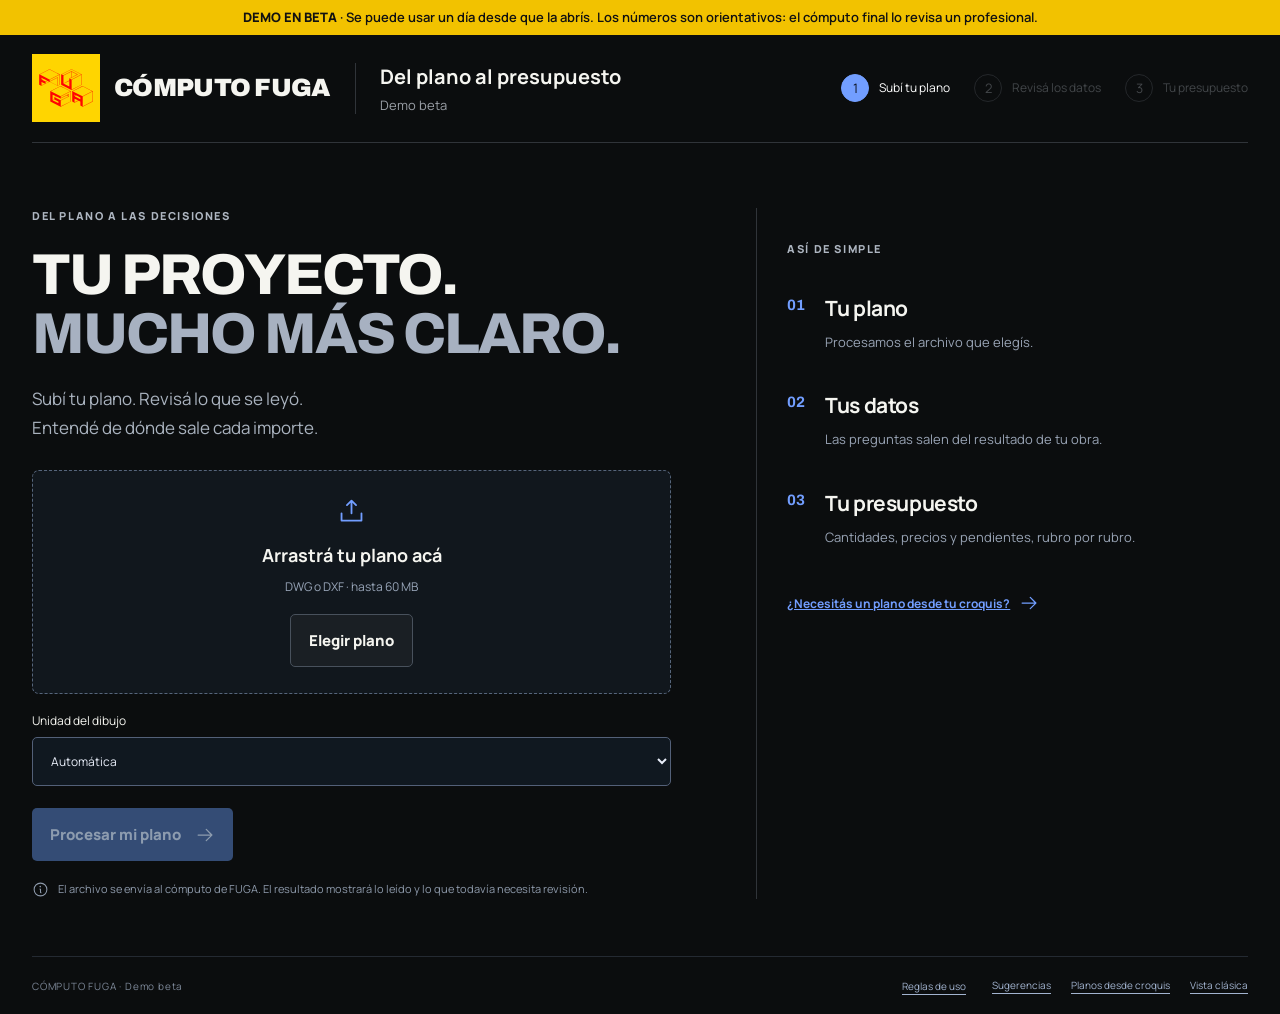
==== computo/index.html @ 2fe31b72 "[claude] Demo del cómputo en /computo/ (motor en el navegador, beta, un día de uso) Co-Authored-By: " ====
<!doctype html><html lang="es-PY"><head><meta charset="utf-8"><meta name="viewport" content="width=device-width,initial-scale=1"><meta name="robots" content="noindex,nofollow"><title>Cómputo FUGA · Demo</title><link rel="icon" href="/computo/recursos/logo.svg"><link rel="preconnect" href="https://fonts.googleapis.com"><link rel="preconnect" href="https://fonts.gstatic.com" crossorigin><link rel="stylesheet" href="https://fonts.googleapis.com/css2?family=Archivo:wght@700;800;900&family=Manrope:wght@400;500;600;700;800&display=swap"><link data-client-styles rel="stylesheet" href="/computo/recursos/app.css"><script src="/computo/motor.js"></script><script src="/computo/recursos/app.js" defer></script></head><body><style>.demo-beta{position:sticky;top:0;z-index:50;background:#f2c200;color:#111;font:600 13px/1.45 Manrope,system-ui,sans-serif;padding:8px 14px;text-align:center}.demo-beta b{font-weight:800}</style><div class="demo-beta" role="note"><b>DEMO EN BETA</b> · Se puede usar un día desde que la abrís. Los números son orientativos: el cómputo final lo revisa un profesional.</div><div id="root"></div><template id="legacy-template">
<header class="cabecera">
  <img class="logo" src="/computo/recursos/logo.svg" alt="FUGA" width="56" height="56">
  <p class="etiqueta"><span class="cuadro" aria-hidden="true"></span>TECH <span class="sep">CÓMPUTO</span> <span class="sep">ASUNCIÓN</span></p>
</header>

<main>
  <section class="intro">
    <h1>Cómputo métrico<br>desde tu plano</h1>
    <p class="beta"><span class="etiqueta-chica"><span class="cuadro cuadro-beta" aria-hidden="true"></span>Beta</span>
      Este link es para probar la herramienta. Se va actualizando acá mismo: lo que corrijamos te llega sin que hagas nada. Si un número
      no te cierra o se te ocurre una mejora, dejala en <a href="#sugerencias">Sugerencias</a>, al final de la página.</p>
    <p class="saludo" id="saludo">Cargando tu acceso…</p>
  </section>

  <section class="reglas" id="reglas" hidden>
    <h2>Reglas de uso</h2>
    <div id="reglas-texto"></div>
    <label class="acepto"><input type="checkbox" id="acepto"> Leí las reglas y las acepto</label>
    <button type="button" class="boton" id="entrar" disabled>Entrar</button>
  </section>

  <section class="carga" id="carga" hidden>
    <label class="zona" id="zona" for="archivo">
      <span class="zona-titulo">Subí el plano</span>
      <span class="zona-texto">DWG o DXF, tal como lo tenés. Arrastralo acá o tocá para elegirlo.</span>
      <span class="zona-nube">¿Está en OneDrive o Google Drive y no se deja elegir? Abrilo una vez en AutoCAD, o en el Explorador hacé clic
        derecho → «Mantener siempre en este dispositivo».</span>
      <input type="file" id="archivo" accept=".dwg,.dxf" hidden>
    </label>
    <div class="opciones">
      <label for="unidad" class="etiqueta-chica">Unidad del dibujo</label>
      <select id="unidad">
        <option value="">Automática (si no coincide con el archivo, te aviso)</option>
        <option value="m">Metros</option>
        <option value="cm">Centímetros</option>
        <option value="mm">Milímetros</option>
      </select>
      <p class="nota">Tu plano se borra apenas termina el cómputo.</p>
    </div>
  </section>

  <section class="progreso" id="progreso" hidden aria-live="polite">
    <div class="barra"><span id="barra"></span></div>
    <p id="progreso-texto">Subiendo…</p>
  </section>

  <section class="error" id="error" hidden role="alert"></section>

  <section class="resultado" id="resultado" hidden>
    <div class="marca" id="marca" aria-hidden="true"></div>
    <div class="resumen" id="resumen"></div>
    <div id="faltas"></div>
    <div id="sectores"></div>
    <div id="extras"></div>
  </section>

  <!-- supuestos -->
  <section class="supuestos" id="supuestos" hidden>
    <h2>Supuestos</h2>
    <p>Lo que el plano no dice y la herramienta supone. Cambialo y tocá «Recalcular»: no hace falta volver a subir el plano.</p>
    <div id="supuestos-lista"></div>
    <div class="supuestos-pie">
      <button type="button" class="boton" id="recalcular" disabled>Recalcular</button>
      <p class="nota" id="supuestos-estado" aria-live="polite"></p>
    </div>
  </section>
  <!-- fin supuestos -->

  <section class="planos" id="planos" hidden>
    <h2>Planos desde tu croquis</h2>
    <p>Subí una foto de un croquis con medidas, de un boceto a mano o tu planta en AutoCAD, y te devolvemos la planta acotada, cortes,
      fachada, techo y cómputo, dibujados en AutoCAD (PDF y DWG). Con un boceto sin medidas, las medidas son propuestas y te marcamos qué
      confirmar. Lo revisamos antes de entregártelo: lo tenés en el día.</p>
    <div class="planos-form">
      <fieldset class="planos-tipo">
        <legend class="etiqueta-chica">Qué vas a subir</legend>
        <label><input type="radio" name="tipo-plano" value="croquis" checked> Croquis con medidas</label>
        <label><input type="radio" name="tipo-plano" value="boceto"> Boceto a mano</label>
        <label><input type="radio" name="tipo-plano" value="dwg"> Planta en AutoCAD (DWG o DXF)</label>
      </fieldset>
      <label for="obra-plano" class="etiqueta-chica">Nombre de la obra</label>
      <input type="text" id="obra-plano" maxlength="80" placeholder="Por ejemplo: Casa Benítez">
      <label class="boton secundario" for="archivo-plano" id="elegir-plano">Elegir archivo</label>
      <input type="file" id="archivo-plano" accept=".jpg,.jpeg,.png,.webp,.pdf" hidden>
      <span class="nota" id="nombre-archivo-plano"></span>
      <label class="acepto"><input type="checkbox" id="acepto-plano"> Entiendo que el archivo se guarda hasta entregarte los planos y se borra
        a los 7 días</label>
      <button type="button" class="boton" id="enviar-plano" disabled>Enviar</button>
      <p class="nota" id="estado-plano" aria-live="polite"></p>
    </div>
    <div id="pedidos-plano"></div>
  </section>

  <section class="sugerencias" id="sugerencias" hidden>
    <h2>Sugerencias</h2>
    <p>Estás probando una versión en desarrollo. Si algo salió mal, falta un rubro, un texto no se entiende o se te ocurre una mejora,
      escribilo acá: lo leemos todo y la herramienta se ajusta con eso.</p>
    <label for="sugerencia" class="etiqueta-chica">Tu sugerencia</label>
    <textarea id="sugerencia" rows="4" maxlength="2000" placeholder="Por ejemplo: en mi plano no leyó las ventanas del baño"></textarea>
    <div class="sugerencia-pie">
      <button type="button" class="boton" id="enviar-sugerencia" disabled>Enviar sugerencia</button>
      <p class="nota" id="sugerencia-estado" aria-live="polite"></p>
    </div>
  </section>
</main>

<footer class="pie">
  <p>PENSAMOS CIUDAD. HACEMOS COSAS.</p>
  <p><a href="#" id="ver-reglas">Reglas de uso</a> · <a href="https://wa.me/595971857198?text=Hola%20FUGA%2C%20vengo%20del%20c%C3%B3mputo" rel="noopener">Hagamos algo</a> · @FUGA.PY</p>
</footer>
<p class="sin-impresion">Este cómputo se ve solo en pantalla.</p>
</template></body></html>
---- computo/recursos/app.css ----
@import"https://fonts.googleapis.com/css2?family=Archivo:wght@600;700;800;900&family=Manrope:wght@400;500;600;700;800&display=swap";:root{color-scheme:dark;font-family:Manrope,sans-serif;color:#f5f5f0;background:#0b0d0e;font-synthesis:none;--blue:#729eff;--muted:#9a9fa6;--line:#303439}*{box-sizing:border-box}body{margin:0;min-width:320px;-webkit-font-smoothing:antialiased}button,input,select{font:inherit}button{cursor:pointer}button:disabled{cursor:default}button,input,select{outline-offset:5px}button:focus-visible,input:focus-visible,select:focus-visible,summary:focus-visible{outline:2px solid var(--blue)}h1:focus{outline:none}button{color:inherit}svg{width:20px;height:20px;flex-shrink:0}p{line-height:1.65}h1,h2,h3,p{margin:0}button{border:0;background:none}button:disabled{opacity:.4}a{color:var(--blue)}.app-shell{max-width:1680px;margin:auto;padding:0 32px}.header{height:108px;display:flex;align-items:center;border-bottom:1px solid var(--line);gap:25px}.brand{display:flex;align-items:center;gap:14px;padding:0;flex-shrink:0;text-align:left}.brand img{width:65px;height:65px}.brand>span{font:900 25px/.95 Archivo,sans-serif;letter-spacing:-1px}.project-name{border-left:1px solid var(--line);padding-left:24px;min-width:0;flex:1}.project-name span{font-size:15px;font-weight:700;display:block;overflow:hidden;text-overflow:ellipsis;white-space:nowrap;max-width:330px}.project-name small{display:block;color:var(--muted);font-size:12px;margin-top:6px;max-width:280px;overflow:hidden;text-overflow:ellipsis;white-space:nowrap}.stepper{display:flex;gap:23px;flex-shrink:0}.stepper button{display:flex;align-items:center;gap:10px;font-size:12px;line-height:1.4;color:#959ba2;padding:12px 0;text-align:left;max-width:145px}.stepper button.active{color:#fff}.stepper button.past{color:#c1c5cb}.step-number{display:grid;place-items:center;width:28px;height:28px;border:1px solid #4a4e55;border-radius:50%;font-size:13px;flex-shrink:0}.step-number svg{width:16px}.active .step-number{background:var(--blue);color:#0b1220;border-color:var(--blue)}.past .step-number{color:var(--blue);border-color:var(--blue)}main{min-height:calc(100dvh - 166px)}.page-heading{padding:30px 0 26px}.heading-line{display:flex;align-items:center;gap:18px}.page-heading h1{font:800 clamp(30px,3.65vw,56px)/1.08 "Archivo",sans-serif;letter-spacing:-1.8px}.page-heading p{color:#b1b5bc;font-size:18px;margin-top:14px}.demo-badge{border:1px solid #4a515b;border-radius:4px;padding:5px 8px;font-size:10px;letter-spacing:1px;font-weight:800;flex-shrink:0;color:#adb4bf}.eyebrow{font-size:11px;font-weight:800;letter-spacing:1.6px;color:#aeb6c1;display:flex;align-items:center;gap:9px}.blue-dot{display:inline-block;width:6px;height:6px;border-radius:50%;background:var(--blue);flex-shrink:0}.workbench{display:grid;grid-template-columns:1.58fr 1fr;gap:24px;min-height:670px;height:calc(100dvh - 303px);max-height:930px;padding-bottom:10px}.plan-panel{border:1px solid var(--line);border-radius:7px;min-width:0;display:flex;flex-direction:column;overflow:hidden;background:#101316}.panel-tabs{height:59px;display:flex;gap:26px;align-items:stretch;padding:0 22px;border-bottom:1px solid var(--line);flex-shrink:0}.panel-tabs button{color:#a5abb4;font-size:14px;padding:0 3px;border-bottom:2px solid transparent}.panel-tabs button.active{color:var(--blue);border-color:var(--blue);font-weight:800}.tabs-note{margin-left:auto;align-self:center;font-size:11px;color:#777f88}.view-content,.plan-viewer{display:flex;flex:1;min-height:0;flex-direction:column}.plan-meta{display:flex;justify-content:space-between;padding:19px 21px 0;font-size:10px;color:#98a0ab;letter-spacing:1px;gap:16px}.plan-meta .blue-dot{margin-right:8px}.plan-meta>span:last-child{letter-spacing:0}.plan-image{flex:1;min-height:0;overflow:hidden;display:flex;align-items:center;justify-content:center;margin:12px 15px;touch-action:pan-y}.plan-image.can-pan{cursor:grab;touch-action:none}.plan-image.can-pan:active{cursor:grabbing}.plan-image img{width:100%;height:100%;object-fit:contain;-webkit-user-select:none;user-select:none;transition:transform .15s ease;pointer-events:none}.plan-bottom{display:flex;justify-content:space-between;align-items:center;gap:12px;padding:12px 20px 17px;font-size:12px;color:#a7aeba}.legend{display:inline-block;width:17px;height:3px;background:var(--blue);margin-right:8px;vertical-align:middle}.zoom-tools{display:flex;align-items:center;gap:8px;border:1px solid var(--line);border-radius:5px;padding:2px 5px;background:#171b1f}.zoom-tools button{width:32px;height:32px;display:grid;place-items:center;padding:0}.zoom-tools span{font-size:11px;min-width:37px;text-align:center}.zoom-tools svg{width:16px}.overview-strip{border-top:1px solid var(--line);padding:14px 20px;display:flex;align-items:center;gap:20px;font-size:11px;color:var(--muted)}.overview-strip strong{color:#fff;font-size:17px}.overview-strip .text-button{margin-left:auto;font-size:11px}.question-panel{border:1px solid var(--line);border-radius:7px;padding:24px;background:#141719;display:flex;flex-direction:column;overflow:auto;scrollbar-width:thin}.question-top{display:flex;align-items:center;justify-content:space-between;gap:10px;margin-bottom:23px}.question-top .eyebrow{font-size:10px;letter-spacing:1.25px}.question-top>span:last-child{color:#aab2bc;font-size:11px}.question-panel h2{font-size:28px;line-height:1.24;letter-spacing:-.8px;font-weight:800;max-width:390px}.question-description{font-size:13px;color:#a8afb8;margin:12px 0 22px;line-height:1.65;max-width:420px}.field-label{display:block;font-weight:700;font-size:12px;margin-bottom:10px}.unit-input{border:1px solid #646c77;border-radius:5px;display:flex;align-items:center;height:53px;overflow:hidden;background:#101214}.unit-input:focus-within{border-color:var(--blue);box-shadow:0 0 0 1px var(--blue)}.unit-input input{border:0;outline:none;min-width:0;flex:1;width:100%;background:transparent;padding:14px 15px;font-size:19px;color:#fff}.unit-input input::placeholder{color:#7e8793}.unit-input span{font-size:16px;padding:0 17px;color:#a7aebb}.field-help{font-size:11px;color:#8e97a3;margin-top:9px}.checkbox{display:flex;gap:10px;align-items:center;font-size:12px;margin:20px 0;cursor:pointer}.checkbox input{accent-color:var(--blue);width:17px;height:17px;margin:0;flex-shrink:0}.why-note,.pending-note{display:flex;gap:10px;color:#929dab;align-items:flex-start}.why-note{margin:22px 0}.why-note svg,.pending-note svg,.local-note svg,.budget-disclaimer svg{width:17px;height:17px;margin-top:2px;flex-shrink:0}.why-note p,.pending-note p{font-size:11px;line-height:1.7}.primary,.secondary{display:inline-flex;align-items:center;justify-content:center;gap:14px;min-height:47px;padding:13px 18px;border-radius:5px;font-size:13px;font-weight:800}.primary{background:var(--blue);color:#0a1425}.primary:hover:not(:disabled){background:#92b4ff}.primary:disabled{opacity:1;background:#344c75;color:#8d9caf}.secondary{border:1px solid #48515c;background:#1a1f24}.secondary:hover{background:#242b33}.wide{width:100%}.skip-button{width:100%;min-height:44px;margin:8px 0 14px;color:#aab3c1;font-size:12px;text-decoration:underline;text-underline-offset:4px}.skip-button:hover{color:#fff}.other-questions{border-top:1px solid var(--line);margin-top:7px}.other-questions>button,.answer-list>button{width:100%;display:flex;gap:11px;align-items:center;min-height:62px;text-align:left;padding:13px 0;border-bottom:1px solid var(--line)}.other-questions strong,.answer-list strong{display:block;font-size:12px}.other-questions small,.answer-list small{display:block;font-size:11px;color:#8994a2;margin-top:5px}.other-questions>button>svg,.answer-list>button>svg{margin-left:auto;width:16px;color:#8590a0}.status-icon{width:29px;height:29px;background:#20262f;display:grid;place-items:center;border-radius:4px;color:#899ab5}.status-icon svg{width:17px}.done{color:#8cc7aa}.pending{color:#d8bd88}.pending-note{margin-top:22px;padding-top:0}.question-panel>.pending-note{margin-top:auto;padding-top:20px}.text-button{display:inline-flex;gap:9px;align-items:center;color:var(--blue);font-size:12px;font-weight:700;padding:9px 0;min-height:40px;text-align:left}.text-button:hover{color:#adc8ff}.budget-shortcut{align-self:flex-start;margin-top:5px;font-size:11px}.choices{display:flex;flex-direction:column;gap:10px;margin:0 0 22px}.choice{position:relative;display:flex;align-items:center;gap:12px;padding:15px 14px;border:1px solid #424b57;border-radius:5px;cursor:pointer;min-height:78px;background:#101416}.choice.selected{border-color:var(--blue);background:#1a2537}.choice input{position:absolute;opacity:0;width:1px;height:1px}.choice:focus-within{outline:2px solid var(--blue);outline-offset:3px}.radio-mark{width:17px;height:17px;border-radius:50%;border:1px solid #7e8da3;display:grid;place-items:center;flex-shrink:0}.selected .radio-mark{border-color:var(--blue)}.radio-mark>span{width:9px;height:9px;border-radius:50%;background:var(--blue)}.choice strong{display:block;font-size:13px}.choice small{display:block;color:#9da8b6;font-size:11px;margin-top:6px}.choice-check{margin-left:auto;color:var(--blue);width:18px}.different-height{border-left:2px solid #435a80;padding-left:14px;display:grid;gap:12px;margin-bottom:15px}.different-height label{display:grid;gap:8px;font-size:11px}.different-height select{width:100%;background:#101416;border:1px solid #505b6a;border-radius:4px;padding:11px;color:#fff}.different-height .unit-input{height:43px}.different-height .unit-input input{font-size:15px}.error{color:#ffba9c;font-size:12px;margin:10px 0}.detail-view{padding:28px;overflow:auto}.detail-view h2{font-size:26px;margin:14px 0 10px}.detail-view>p{font-size:13px;color:#9da7b5;margin-bottom:26px}.upload-layout{display:grid;grid-template-columns:1.3fr 1fr;gap:85px;max-width:1250px;margin:0 auto;padding:65px 0 45px}.upload-main h1{font:800 clamp(34px,4.5vw,65px)/1.03 "Archivo",sans-serif;letter-spacing:-2px;margin:22px 0}.upload-main h1 span{color:#a7b1c1}.intro{font-size:17px;color:#aab3bf}.dropzone{border:1px dashed #56657b;border-radius:7px;padding:26px 20px;text-align:center;background:#11171d;margin-top:28px;transition:background .2s;overflow-wrap:anywhere}.dropzone.dragging{background:#1e2c43;border-color:var(--blue)}.dropzone>svg{width:29px;height:29px;color:var(--blue);margin-bottom:12px}.dropzone h2{font-size:18px}.dropzone p{font-size:12px;color:#98a5b8;margin:10px 0 18px}.dropzone input[type=file]{position:absolute;width:1px;height:1px;opacity:0;pointer-events:none}.upload-actions{display:flex;align-items:center;gap:20px;flex-wrap:wrap;margin-top:21px}.local-note{display:flex;gap:9px;color:#8e9aab;font-size:11px;line-height:1.8;margin-top:18px;max-width:580px}.project-field{display:grid;gap:8px;font-size:12px;margin-top:18px}.project-field input{background:#14191f;border:1px solid #4e5c6f;padding:12px;border-radius:4px;width:100%}.start-guide{padding:33px 0 0 30px;border-left:1px solid var(--line)}.start-step{display:flex;gap:20px;margin-top:38px}.start-step>span{font:700 15px Archivo,sans-serif;color:var(--blue);padding-top:3px}.start-step h2{font-size:21px;letter-spacing:-.4px}.start-step p{font-size:13px;color:#99a4b5;max-width:310px;margin-top:10px}.start-callout{margin-top:45px;padding:23px 0;border-top:1px solid var(--line);display:flex;align-items:center;gap:16px;color:#91a8ce}.start-callout p{font-size:12px;line-height:1.9;color:#9eacbf}.start-callout strong{color:#d3dce9}.results-layout{display:grid;grid-template-columns:1.7fr 1fr;gap:35px}.total-card{border:1px solid #3b5278;background:#141c28;border-radius:7px;padding:28px;display:flex;flex-wrap:wrap;gap:20px;justify-content:space-between}.total-card h2{font:700 clamp(30px,3vw,47px)/1.2 "Archivo",sans-serif;letter-spacing:-1px;margin:16px 0 12px}.total-card p{font-size:12px;color:#b3bed0}.total-card p>span{padding:0 7px}.total-icon svg{width:30px;height:30px;color:#91c6ae}.total-icon.incomplete svg{color:#d9bf8d}.total-split{border-top:1px solid #34435a;display:flex;padding-top:20px;gap:45px;width:100%}.total-split>div{display:grid;gap:8px;font-size:13px}.total-split span{color:#94a3bb;font-size:11px}.budget-heading{display:flex;justify-content:space-between;align-items:center;margin:30px 0 16px;gap:12px}.budget-heading h2{font-size:20px}.budget-heading>span{font-size:11px;color:#8592a6}.cost-list{border-top:1px solid var(--line)}.cost-row{border-bottom:1px solid var(--line)}.cost-row summary{display:flex;align-items:center;gap:12px;padding:20px 8px;cursor:pointer;list-style:none}.cost-row summary::-webkit-details-marker{display:none}.row-caret{color:#8596b0;display:flex}.row-caret svg{width:14px;transition:transform .15s}.cost-row[open] .row-caret svg{transform:rotate(90deg)}.row-name{flex:1;min-width:0}.row-name strong{display:block;font-size:14px}.row-name small{display:block;font-size:11px;color:#8d9aaf;margin-top:6px}.row-quantity{font-size:12px;color:#b5c0d1;min-width:72px;text-align:right}.row-price{font-size:14px;font-weight:700;min-width:130px;text-align:right}.pending-pill{font-size:10px;padding:5px 7px;background:#302b21;color:#d8c291;border:1px solid #5e5033;border-radius:4px;font-weight:600}.cost-breakdown{background:#12171e;padding:18px 25px 20px;margin:0 0 15px 30px;display:grid;gap:12px;color:#bac5d6;font-size:12px;border-left:2px solid #4b6691}.cost-breakdown>div{display:flex;justify-content:space-between;gap:10px}.cost-breakdown small{font-size:10px;color:#8492a7;line-height:1.7}.formula{color:#cedbf0;font-size:12px}.budget-disclaimer{display:flex;gap:10px;font-size:11px;color:#939fb1;line-height:1.8;margin:22px 0}.result-sidebar{border:1px solid var(--line);border-radius:6px;background:#13171c;padding:26px;align-self:start}.result-sidebar h2{font-size:25px;letter-spacing:-.7px;margin:18px 0 12px}.result-sidebar>p{font-size:13px;color:#9daabc}.answer-list{margin:22px 0}.answer-list>button{padding:16px 0}.answer-list>button>span:nth-child(2){min-width:0}.answer-list small{overflow-wrap:anywhere}.result-sidebar>.secondary{margin:12px 0}.result-sidebar>.text-button{margin-top:9px}.back-link{margin:15px 0}.back-link svg{width:16px}footer{min-height:58px;display:flex;justify-content:space-between;align-items:center;gap:20px;color:#7d8898;font-size:10px;margin-top:12px;border-top:1px solid #242a32}footer>span:first-child{letter-spacing:.8px;display:flex;align-items:center;gap:8px}@media(min-width:1500px){.question-panel{padding:30px}.question-panel h2{font-size:32px}.question-description{font-size:14px}.question-top{margin-bottom:26px}.question-form .primary{margin-top:10px}.question-form .why-note{margin:28px 0}.other-questions>button{min-height:74px}.field-label{font-size:13px}.question-panel .pending-note p{font-size:12px}}@media(max-width:1150px){.app-shell{padding:0 23px}.header{gap:17px}.brand img{width:53px;height:53px}.brand>span{font-size:21px}.project-name{padding-left:17px}.stepper{gap:15px}.stepper button{max-width:120px;font-size:10px;gap:7px}.workbench{grid-template-columns:1.3fr 1fr;gap:18px}.question-panel{padding:20px}.question-panel h2{font-size:25px}.tabs-note{display:none}.upload-layout{gap:45px}.results-layout{gap:22px;grid-template-columns:1.5fr 1fr}.row-price{min-width:112px;font-size:12px}.row-quantity{min-width:55px;font-size:11px}.cost-row summary{gap:8px}.total-card{padding:23px}}@media(max-width:850px){.header{height:auto;min-height:130px;flex-wrap:wrap;padding:18px 0;gap:14px}.project-name{flex:1}.stepper{width:100%;justify-content:space-between}.stepper button{max-width:none;font-size:11px;flex:1}.stepper button:last-child{justify-content:flex-end}.page-heading h1{font-size:35px}.page-heading p{font-size:14px}.workbench{height:auto;max-height:none;min-height:0;grid-template-columns:1.1fr 1fr;gap:14px}.plan-panel{min-height:650px}.plan-image{margin:5px}.plan-bottom{padding:10px;flex-wrap:wrap;font-size:10px}.plan-meta{padding:14px 10px 0;font-size:8px}.plan-meta>span:last-child{display:none}.panel-tabs{gap:18px;padding:0 15px}.question-panel{overflow:visible;padding:18px}.question-panel h2{font-size:23px}.question-description{font-size:12px}.question-top .eyebrow{font-size:8px;letter-spacing:.8px}.results-layout{grid-template-columns:1fr}.result-sidebar{max-width:none}.result-sidebar .answer-list{display:grid;grid-template-columns:repeat(3,1fr);gap:15px}.answer-list>button>svg{display:none}.answer-list>button{align-items:flex-start}.upload-layout{gap:30px;padding-top:40px;grid-template-columns:1.25fr 1fr}.upload-main h1{font-size:40px}.start-guide{padding-left:23px}.start-step{gap:13px}.start-step h2{font-size:18px}.start-step p{font-size:12px}.start-callout{align-items:flex-start}footer{font-size:8px}.overview-strip{flex-wrap:wrap}}@media(max-width:650px){.app-shell{padding:0 18px}.header{gap:13px;padding:17px 0 12px}.brand img{width:46px;height:46px}.brand>span{font-size:18px}.brand{gap:9px}.project-name{padding-left:12px}.project-name span{font-size:12px}.project-name small{font-size:9px;max-width:165px}.stepper{gap:11px;margin-top:5px}.stepper button{font-size:9px;gap:6px;min-height:44px;max-width:108px}.step-number{width:24px;height:24px;font-size:11px}.page-heading{padding:26px 0 23px}.heading-line{align-items:flex-start;gap:10px}.page-heading h1{font-size:34px;line-height:1.05;letter-spacing:-1.2px}.demo-badge{font-size:7px;padding:4px 5px;margin-top:3px}.page-heading p{font-size:12px;line-height:1.7;margin-top:13px}.workbench{display:flex;flex-direction:column;gap:18px}.question-panel{order:-1;padding:21px}.question-top{margin-bottom:20px}.question-top .eyebrow{font-size:9px;letter-spacing:1.1px}.question-panel h2{font-size:27px;max-width:280px}.question-description{font-size:12px;margin-bottom:23px}.question-panel .pending-note{margin-top:5px}.question-panel .other-questions>button{min-height:65px}.plan-panel{height:485px;min-height:485px}.plan-meta>span:last-child{display:block}.plan-meta{padding:16px;font-size:9px}.plan-image{margin:10px}.plan-bottom{padding:10px 14px 15px}.zoom-tools button{width:30px}.detail-view{padding:20px}.detail-view h2{font-size:23px}.detail-view>p{font-size:12px}.cost-row summary{flex-wrap:wrap;gap:10px;padding:18px 0}.row-name{flex-basis:calc(100% - 40px)}.row-quantity{padding-left:24px;text-align:left;flex:1}.row-price{font-size:14px}.cost-breakdown{margin-left:15px;padding:15px;font-size:11px}.formula{font-size:11px}.upload-layout{display:flex;flex-direction:column;padding:35px 0;gap:40px}.upload-main h1{font-size:43px;letter-spacing:-1.8px}.intro{font-size:14px}.dropzone{padding:26px 18px}.dropzone h2{font-size:17px}.upload-actions{gap:8px;flex-direction:column;align-items:stretch}.upload-actions .primary{width:100%}.start-guide{padding:27px 0 0;border-left:0;border-top:1px solid var(--line)}.start-step{margin-top:26px;gap:19px}.start-step h2{font-size:21px}.start-step p{max-width:none}.start-callout{margin-top:30px}.total-card{padding:24px 20px;gap:12px}.total-card .eyebrow{font-size:9px}.total-card h2{font-size:36px}.total-card p{font-size:10px}.total-split{gap:26px}.total-split strong{font-size:12px}.total-icon svg{width:24px}.budget-heading{margin-top:25px;align-items:flex-start}.budget-heading h2{font-size:20px}.budget-heading>span{font-size:9px;margin-top:5px}.result-sidebar{padding:22px}.result-sidebar .answer-list{display:block}.answer-list>button>svg{display:block}.result-sidebar h2{font-size:25px}footer{align-items:flex-start;flex-direction:column;gap:10px;padding:20px 0;font-size:9px;line-height:1.7}.overview-strip{font-size:10px;gap:15px}.overview-strip .text-button{margin:0}}@media(min-width:1151px){.brand>span{font-size:25px;white-space:nowrap;letter-spacing:-.7px}.brand img{width:68px;height:68px}.project-name span{font-size:20px}.project-name small{font-size:13px}.stepper{gap:24px}.stepper button{font-size:12px}.page-heading{padding:26px 0 23px}.page-heading h1{font-size:64px;font-weight:900;letter-spacing:-2.2px}.page-heading p{font-size:23px;margin-top:5px}.workbench{height:calc(100dvh - 303px);min-height:745px}.panel-tabs{justify-content:center;height:57px}.panel-tabs button{font-size:15px;padding:0 24px}.tabs-note{display:none}.plan-meta{padding-top:12px}.question-panel{padding:24px;background:#101314}.question-panel h2{font-size:32px;max-width:none;letter-spacing:-1px}.question-top{margin-bottom:22px}.question-top .eyebrow,.question-top>span:last-child{font-size:12px}.question-description{font-size:16px;margin:10px 0 25px;max-width:none}.field-label{font-size:16px}.field-help{font-size:12px}.checkbox{font-size:15px;margin:20px 0}.checkbox input{width:20px;height:20px}.why-note{margin:22px 0}.why-note p,.pending-note p{font-size:13px}.primary,.secondary{font-size:15px;min-height:53px}.skip-button{font-size:14px;min-height:46px;margin:6px 0 13px;color:var(--blue);text-decoration:none}.other-questions>button{min-height:73px}.other-questions strong{font-size:15px}.other-questions small{font-size:12px}.status-icon{width:31px;height:31px}.question-panel>.pending-note{margin-top:15px;padding-top:5px}.budget-shortcut{font-size:12px;margin-top:0}.question-panel .why-note p{font-size:13px}.question-form .primary{margin-top:0}.question-form .why-note{margin:22px 0}.result-sidebar .primary{font-size:13px}}@media(max-width:650px){.brand>span{white-space:normal;max-width:95px;line-height:1}.brand img{width:46px;height:46px}}@media(prefers-reduced-motion:reduce){*{scroll-behavior:auto!important;transition:none!important}}.workbench.review-mode{display:block;height:auto;max-height:none;min-height:0}.review-mode .plan-panel{min-height:0}.review-workspace{padding:25px}.review-toolbar{display:flex;justify-content:space-between;align-items:center;gap:20px}.review-toolbar h2{font:700 27px/1.25 Archivo,sans-serif;letter-spacing:-.6px;margin:11px 0 0}.review-toolbar .secondary{font-size:12px;min-height:43px}.review-toolbar svg{width:18px;height:18px}.review-summary{display:flex;gap:26px;align-items:center;padding:19px 0 22px;color:#a7b3c5;font-size:12px;flex-wrap:wrap}.review-summary strong{font-size:20px;color:#eef3fa;margin-right:8px}.review-grid{display:grid;grid-template-columns:minmax(0,1.6fr) minmax(310px,1fr);gap:24px;align-items:start}.review-main{min-width:0}.review-canvas{height:430px;background:#0d1115;border:1px solid #303a47;border-radius:5px;display:flex;flex-direction:column}.review-caption{display:flex;gap:8px;font-size:11px;color:#98a8bd;line-height:1.7;margin:12px 0 18px}.review-caption svg{width:17px;height:17px;flex-shrink:0;margin-top:2px}.review-table-wrap{overflow-x:auto;border:1px solid #303a47;border-radius:5px}.review-table{width:100%;border-collapse:collapse;text-align:left;font-size:12px;min-width:530px}.review-table caption{padding:16px;text-align:left;font-size:14px;font-weight:700;background:#171e27}.review-table th,.review-table td{padding:15px 12px;border-top:1px solid #303a47;vertical-align:middle}.review-table thead{color:#91a0b6;font-size:10px;letter-spacing:.5px}.review-table th:first-child{width:37%}.review-table td:nth-child(2){white-space:nowrap}.review-table th button{display:block;text-align:left;width:100%;font-weight:700;min-height:36px}.review-table small{display:block;color:#97a4b9;font-weight:400;font-size:10px;margin-top:7px;line-height:1.5}.review-table tr.is-selected{background:#19283d}.review-table tr.is-selected th{border-left:3px solid var(--blue);padding-left:9px}.review-status{display:inline-block;font-size:10px;color:#b9d5fa;white-space:nowrap}.review-status.needs-attention{color:#e0c493}.review-inspector{border:1px solid #3a485c;border-radius:5px;background:#141b24;padding:22px;min-width:0}.inspector-title{display:flex;align-items:center;justify-content:space-between;gap:12px}.inspector-title .eyebrow{font-size:9px;letter-spacing:1px}.review-inspector h3{font:700 30px Archivo,sans-serif;margin:19px 0 7px}.inspector-source{font-size:11px;color:#9eacc1;margin-bottom:20px}.review-inspector fieldset{border:0;padding:0;margin:0;min-width:0}.review-inspector fieldset:disabled{opacity:.5}.review-inspector label{display:grid;gap:9px;font-size:11px;color:#b1bfd4;margin-bottom:16px;font-weight:600}.review-inspector input,.review-inspector textarea{width:100%;min-width:0;border:1px solid #52617a;background:#0e141c;border-radius:4px;color:#edf3fd;padding:12px;font:500 14px Manrope,sans-serif;box-sizing:border-box}.review-inspector textarea{min-height:81px;resize:vertical;line-height:1.6;font-size:12px}.price-fields{display:grid;grid-template-columns:1fr 1fr;gap:12px}.change-preview{display:flex;align-items:center;justify-content:space-between;gap:12px;padding:16px 0 20px;border-top:1px solid #334157;color:#9fafc6;font-size:10px}.change-preview strong{display:block;color:#e6efff;font-size:14px;margin-top:8px}.change-preview>svg{width:17px;flex-shrink:0}.review-inspector .primary{font-size:12px;min-height:47px}.review-row-actions{display:flex;flex-direction:column;align-items:flex-start;margin-top:10px}.review-row-actions .text-button{min-height:40px;font-size:11px}.review-row-actions svg{width:17px}.inspector-note{border-top:1px solid #303d50;margin-top:12px;padding-top:14px;font-size:10px;line-height:1.8;color:#96a6be}.review-warning{display:flex;align-items:flex-start;gap:9px;padding:12px;border-left:2px solid #d7b97f;background:#28261f;color:#e4d2ae;font-size:11px;line-height:1.8;margin:15px 0}.review-warning>svg{width:18px;flex-shrink:0;margin-top:2px}.review-warning .text-button{font-size:11px}.review-success{font-size:11px;color:#9bd2b6;margin-bottom:15px;line-height:1.7}.review-history{border-top:1px solid #303a47;margin-top:26px}.review-history summary{display:flex;align-items:center;gap:10px;cursor:pointer;min-height:58px;font-size:13px;list-style:none}.review-history summary>svg{width:19px}.review-history summary>span{margin-left:auto;color:#93a3bb;font-size:11px}.review-history>p{font-size:12px;color:#97a7c0;padding:6px 0 16px}.review-history ol{list-style:none;padding:0;margin:0}.review-history li{padding:17px;border-top:1px solid #303a47;background:#111820;font-size:12px}.review-history li>div{display:flex;justify-content:space-between;gap:10px}.review-history small,.review-history li>span{font-size:10px;color:#91a6c2}.review-history p{color:#b4c2d6;font-size:12px;line-height:1.7;margin:10px 0}.review-explainer{display:flex;gap:12px;background:#151d28;padding:22px;margin-top:22px;color:#a9bad2;font-size:12px;line-height:1.8}.review-explainer>svg{width:21px;flex-shrink:0}.review-explainer h3{font-size:16px;color:#e3ebf7;margin-bottom:8px}@media(max-width:1050px){.review-workspace{padding:18px}.review-grid{grid-template-columns:minmax(0,1.3fr) minmax(280px,1fr);gap:16px}.review-summary{gap:16px}.review-table{min-width:490px}.review-inspector{padding:18px}.review-toolbar h2{font-size:24px}}@media(max-width:850px){.review-grid{grid-template-columns:1fr}.review-toolbar{align-items:flex-start}.review-toolbar h2{font-size:23px}.review-toolbar .secondary{max-width:165px;font-size:10px}.review-canvas{height:400px}.review-inspector{max-width:none}.review-summary{font-size:11px}.review-summary>span:first-child{width:100%}.review-mode .plan-panel{height:auto}.review-inspector h3{font-size:28px}}@media(max-width:650px){.review-workspace{padding:15px}.review-toolbar{flex-direction:column;gap:15px}.review-toolbar .secondary{max-width:none;width:100%;justify-content:center}.review-toolbar h2{font-size:24px}.review-summary{gap:14px}.review-canvas{height:340px}.review-table{min-width:520px}.review-caption{font-size:10px}.review-table-wrap{max-width:100%}.price-fields{grid-template-columns:1fr 1fr}.review-inspector{padding:18px}.review-history li>div{flex-direction:column}.review-explainer{padding:16px}.review-mode .panel-tabs{justify-content:space-around}.review-mode .panel-tabs button{padding:0 12px}}.table-scroll-hint{display:none}@media(max-width:650px){.table-scroll-hint{display:block;font-size:10px;color:#a3b3ca;line-height:1.7;margin:0 0 10px}}.live-shell .brand{text-decoration:none;color:inherit}.live-shell .project-name{min-width:140px}.live-shell .project-name>span{max-width:310px;overflow:hidden;text-overflow:ellipsis}.live-shell .project-field select,.live-shell .question-panel>select{width:100%;padding:14px;border:1px solid #536078;border-radius:5px;background:#101820;color:#e8edf8;font:inherit}.live-upload-button{margin-top:22px}.live-shell .intro{margin-bottom:25px}.live-shell .start-guide>.text-button{margin-top:35px}.live-error{display:flex;gap:12px;align-items:flex-start;padding:16px 20px;border:1px solid #865840;background:#2b201d;color:#ffcab2;font-size:13px;border-radius:5px;margin:20px 0}.live-error>svg{width:20px;height:20px;flex-shrink:0}.live-notice{font-size:12px;line-height:1.7;color:#9fd5be;margin-top:20px;padding:10px 0}.live-loading,.live-access{padding:70px 0;line-height:1.8}.live-access h1,.live-rules h1{font:800 42px Archivo,sans-serif;letter-spacing:-1px;margin-bottom:22px}.live-access p{margin:16px 0 25px;color:#b0bdcf}.live-loading{display:flex;align-items:center;gap:15px}.is-spinning{animation:live-spin 1.1s linear infinite}.live-processing{display:flex;align-items:center;gap:20px;background:#172335;border:1px solid #3c577d;padding:20px;margin:24px 0;border-radius:5px}.live-processing>svg{width:29px;height:29px;flex-shrink:0;color:var(--blue)}.live-processing p{font-size:12px;color:#9bacc5;margin-top:8px}.live-processing .secondary{margin-left:auto;font-size:12px;flex-shrink:0}.live-rules{max-width:900px;margin:45px auto;line-height:1.8}.live-rules h1{margin-top:15px}.live-rules ol{padding-left:25px}.live-rules li{font-size:14px;color:#b7c2d3;margin:22px 0}.live-rules strong{color:#f0f4f9}.live-rules>.checkbox{font-size:14px;margin:30px 0}.live-rules>.primary{margin-bottom:20px}.live-source{font-size:12px;color:#91b5e6;border-left:2px solid #526c95;padding:5px 0 5px 12px;line-height:1.8;margin:-7px 0 24px}.live-question-list{border-top:1px solid #303946;margin-top:18px}.live-question-list button{width:100%;min-height:65px;display:flex;align-items:center;gap:10px;text-align:left;border-bottom:1px solid #303946;padding:12px 0}.live-question-list button>span:first-child svg{width:18px;color:#93acd1}.live-question-list strong{font-size:12px;display:block}.live-question-list small{font-size:10px;color:#98a6bd;display:block;margin-top:5px;line-height:1.6}.live-question-list button.active{color:var(--blue)}.live-plan{display:flex;flex-direction:column;min-height:0;flex:1;width:100%;height:100%}.live-plan .plan-meta{align-items:center;padding-bottom:12px}.live-plan .plan-meta label{display:flex;align-items:center;gap:9px;font-size:10px;letter-spacing:0}.live-plan select{background:#131b25;border:1px solid #45516a;color:#d3dff0;border-radius:4px;padding:7px;max-width:220px}.live-plan canvas{display:block;width:100%;height:100%;min-height:260px;flex:1;touch-action:none;cursor:grab}.live-plan canvas:active{cursor:grabbing}.live-plan .plan-bottom{font-size:11px}.live-no-plan{padding:50px 25px;color:#9faec4;line-height:1.8;font-size:13px}.live-review-grid{display:grid;grid-template-columns:minmax(0,1.6fr) minmax(310px,1fr);gap:24px;align-items:start}.live-review-grid>.review-main>.live-plan{height:470px;border:1px solid #303a47;border-radius:5px;background:#0b1016}.live-review-grid .review-inspector h3{font-size:24px;line-height:1.3}.live-table-tools{display:flex;gap:16px;margin:18px 0 16px}.live-table-tools label{display:flex;flex-direction:column;gap:8px;font-size:11px;color:#a5b3c9;flex:1}.live-table-tools input,.live-table-tools select{padding:11px;border:1px solid #46556d;background:#101822;border-radius:4px;color:#e8effb;font:inherit;min-width:0}.live-cost-table{max-height:525px;overflow:auto}.live-cost-table .review-table{min-width:630px}.live-cost-table .review-table th:first-child{width:45%}.live-cost-table thead{position:sticky;top:0;background:#141d29;z-index:1}.live-cost-table caption{position:sticky;left:0}.live-empty{padding:25px;color:#9eb1cb;font-size:12px}.live-draft-banner{display:flex;align-items:flex-start;gap:12px;padding:17px;margin:0 0 23px;background:#28261c;border-left:2px solid #cab37e;color:#d9cbab;font-size:12px;line-height:1.8}.live-draft-banner>svg{width:21px;height:21px;flex-shrink:0;margin-top:2px}.live-references{font-size:10px;color:#9cafc9;line-height:1.8;border-top:1px solid #334056;padding-top:12px;margin-bottom:20px}.live-extras{padding:24px 0;margin-top:20px;border-top:1px solid #354055}.live-extras>h3{font-size:20px}.live-extras>p{font-size:12px;color:#aab8cd;margin:12px 0 20px}.live-extras details{border-top:1px solid #303a47;padding:15px 0}.live-extras summary{font-size:12px;cursor:pointer;line-height:1.7}.live-extras details p,.live-extras small{font-size:11px;line-height:1.8;color:#a1b3cd;margin-top:12px}.live-result-heading{display:flex;justify-content:space-between;gap:20px;align-items:center;background:#162134;border:1px solid #3f587d;border-radius:6px;padding:28px;margin-bottom:24px}.live-result-heading h2{font:700 43px Archivo,sans-serif;margin:15px 0}.live-result-heading p{font-size:12px;color:#a8b9d1}.live-measures{margin:28px 0;border:1px solid #334259;border-radius:5px;padding:0 22px}.live-measures>summary{font-size:13px;padding:20px 0;cursor:pointer}.live-measures h3{font-size:18px;margin:14px 0}.live-measure{display:flex;justify-content:space-between;align-items:flex-start;gap:18px;padding:16px 0;border-top:1px solid #2e394a;font-size:12px}.live-measure>strong{font-weight:600}.live-measure small{display:block;color:#97a9c3;font-size:10px;line-height:1.7;margin-top:6px;font-weight:400}.live-measure>span{text-align:right}.live-measure .live-missing{color:#dcc291;max-width:500px}.live-footer-links{display:flex;gap:20px;flex-wrap:wrap}.live-footer-links a,.live-footer-links button{font:inherit;color:#a2b3cf;text-decoration:underline;text-underline-offset:4px}.live-watermark{pointer-events:none;position:fixed;top:0;right:0;bottom:0;left:0;overflow:hidden;display:grid;grid-template-columns:repeat(3,1fr);align-items:center;z-index:15;opacity:.055}.live-watermark span{transform:rotate(-18deg);font:800 20px Archivo,sans-serif;white-space:nowrap;color:#a4bded;padding:50px 15px}@keyframes live-spin{to{transform:rotate(360deg)}}@media(max-width:1100px){.live-review-grid{grid-template-columns:minmax(0,1fr) minmax(285px,1fr);gap:16px}.live-shell .project-name>span{max-width:180px;font-size:15px}.live-result-heading h2{font-size:33px}}@media(max-width:850px){.live-review-grid{grid-template-columns:1fr}.live-processing{align-items:flex-start;flex-wrap:wrap}.live-processing .secondary{margin-left:45px}.live-plan .plan-meta>span:last-child{display:block}.live-result-heading{flex-direction:column;align-items:flex-start}.live-watermark{grid-template-columns:repeat(2,1fr)}.live-watermark span{font-size:15px}.live-review-grid>.review-main>.live-plan{height:380px}}@media(max-width:650px){.live-shell .project-name>span{max-width:160px;font-size:12px}.live-shell .page-heading h1{font-size:32px}.live-shell .question-panel .question-description{font-size:12px}.live-plan .plan-meta{padding:14px 12px;flex-wrap:wrap;font-size:9px}.live-plan .plan-bottom{flex-wrap:wrap;font-size:10px}.live-review-grid>.review-main>.live-plan{height:340px}.live-table-tools{flex-direction:column}.live-result-heading{padding:22px}.live-result-heading h2{font-size:32px}.live-rules{margin:30px 0}.live-rules h1{font-size:35px}.live-rules li{font-size:12px}.live-footer-links{gap:15px}.live-measures{padding:0 15px}.live-measure{font-size:11px}.live-measure>span{max-width:50%}.live-watermark span{font-size:12px}}@media(prefers-reduced-motion:reduce){.is-spinning{animation:none}}.live-plan .plan-meta,.live-plan .plan-bottom{flex-shrink:0}.live-review-grid>.review-main>.live-plan{height:auto}.live-review-grid>.review-main>.live-plan canvas{height:340px;flex:none}.live-plan .plan-bottom{line-height:1.6}.live-shell .workbench:not(.review-mode){height:auto}@media(max-width:650px){.live-review-grid>.review-main>.live-plan canvas{height:260px}.live-plan .plan-bottom{align-items:flex-start;gap:12px}.live-plan .plan-bottom>span{width:100%}}@media print{.live-shell{display:none!important}body:before{content:"El cómputo FUGA se consulta solo en pantalla.";display:block;font:16px sans-serif;color:#000}}.live-shell .workbench:not(.review-mode){max-height:none}.live-scope li{font-size:12px;line-height:1.8;color:#adbad0;margin:12px 0}.live-scope ul{padding:0 20px 18px}.live-session-warning{display:flex;gap:10px;align-items:flex-start;padding:14px 16px;margin:0 0 18px;border:1px solid #55503d;background:#222219;color:#d9ceac;font-size:12px;line-height:1.8}.live-session-warning svg{width:19px;flex-shrink:0;margin-top:3px}.live-all-assumptions{margin:10px 0}.live-cost-table td[data-label]:before{display:none}@media(max-width:650px){.live-cost-table{max-height:none;overflow:visible;border:0}.live-cost-table .review-table{min-width:0;width:100%;display:block}.live-cost-table .review-table caption{display:block;position:static;border-radius:5px;margin-bottom:12px}.live-cost-table thead{position:absolute;width:1px;height:1px;overflow:hidden;clip-path:inset(50%)}.live-cost-table tbody{display:grid;gap:12px}.live-cost-table tr{display:block;border:1px solid #344055;border-radius:5px;padding:13px;overflow-wrap:anywhere}.live-cost-table .review-table th:first-child{width:100%;display:block;padding:0 0 10px;border:0}.live-cost-table .review-table tr.is-selected th{border:0;padding-left:0}.live-cost-table td[data-label]{display:flex;justify-content:space-between;gap:14px;border:0;padding:7px 0;white-space:normal}.live-cost-table td[data-label]:before{display:inline;content:attr(data-label);color:#9fb0c8}.live-table-hint{display:block}.live-session-warning{font-size:11px}.live-review-grid .review-inspector{scroll-margin-top:20px}}.live-plan-with-notes{display:flex;flex-direction:column;min-width:0;width:100%;flex:1}.live-plan-with-notes>.live-plan{height:auto;flex:none}.live-plan-with-notes .live-plan canvas{height:420px;min-height:260px;flex:none}.review-main>.live-plan-with-notes .live-plan{border:1px solid #303a47;border-radius:5px;background:#0b1016}.review-main>.live-plan-with-notes .live-plan canvas{height:340px}.zone-tools{display:flex;align-items:center;gap:8px;flex-wrap:wrap;padding:12px 18px 0}.zone-tools button{border:1px solid #445168;border-radius:4px;padding:10px 13px;min-height:42px;font-size:12px;color:#bcc8dc}.zone-tools button.active{border-color:#d7b373;background:#332b1e;color:#ffe0a2}.zone-tools>span{font-size:11px;color:#a7b8cf;margin-left:auto}.zone-help{font-size:11px;line-height:1.8;color:#a5b3c9;padding:12px 18px 0;margin:0}.zone-marking canvas{cursor:crosshair}.live-plan canvas:focus-visible{outline:2px solid #e4b763;outline-offset:-4px}.zone-panel{padding:22px;border-top:1px solid #3b4658;background:#151a20;min-width:0}.zone-panel-heading{display:flex;justify-content:space-between;align-items:flex-start;gap:12px}.zone-panel-heading h3{font:700 22px/1.3 Archivo,sans-serif;margin:10px 0 0}.zone-panel-heading .eyebrow{font-size:9px}.zone-panel .text-button{font-size:11px;min-height:42px}.zone-storage,.zone-empty,.zone-scope,.zone-coordinates p{font-size:11px;line-height:1.8;color:#aab9ce;margin:13px 0}.zone-storage{color:#b9c9a9}.zone-list{display:grid;grid-template-columns:repeat(auto-fit,minmax(150px,1fr));gap:8px;margin:16px 0}.zone-list button{border:1px solid #465167;border-radius:5px;text-align:left;padding:12px;min-height:84px}.zone-list button.selected{border-color:#d6b272;background:#302b21}.zone-list strong,.zone-list span,.zone-list small{display:block;line-height:1.6}.zone-list strong{font-size:12px;color:#f0ce8b}.zone-list span{font-size:11px;color:#c6d2e3}.zone-list small{font-size:10px;color:#a5b7cf;margin-top:3px}.zone-editor{border:1px solid #675738;border-radius:5px;background:#1d2024;padding:19px}.zone-editor-title{display:flex;flex-wrap:wrap;gap:8px;justify-content:space-between;align-items:center;margin-bottom:18px}.zone-editor-title h4{font:700 19px Archivo,sans-serif;color:#f3d7a7}.zone-editor-title>span{font-size:11px;color:#b0bfd1}.zone-editor fieldset{padding:0;margin:0;border:0;min-width:0}.zone-editor label{display:grid;gap:8px;font-size:12px;color:#b8c5d9;margin-bottom:15px}.zone-editor textarea,.zone-editor input,.zone-editor select{font:inherit;color:#e6eefb;background:#0f161e;border:1px solid #55617a;padding:12px;border-radius:4px;width:100%;min-width:0}.zone-editor textarea{min-height:95px;resize:vertical;line-height:1.7}.zone-editor .primary{font-size:12px;min-height:47px}.zone-remove{display:flex;align-items:center;flex-wrap:wrap;gap:12px;margin-top:6px}.zone-remove small{color:#a2b2c9;font-size:10px;line-height:1.7}.zone-coordinates{border-top:1px solid #3b4351;margin-top:10px}.zone-coordinates summary{font-size:11px;color:#aebbd1;padding:14px 0;cursor:pointer}.zone-error{font-size:12px;line-height:1.8;color:#f1b58e;margin:15px 0}.zone-sent{font-size:12px;line-height:1.8;color:#a1d6bd;border-left:2px solid #91cfb4;padding:10px 14px;background:#1c2b26}.zone-tools button:disabled{opacity:.5;cursor:not-allowed}@media(max-width:650px){.live-plan-with-notes .live-plan canvas{height:300px}.zone-panel{padding:16px}.zone-panel-heading{flex-direction:column}.zone-panel-heading h3{font-size:20px}.zone-editor{padding:14px}.zone-editor .primary{width:100%}.zone-tools{padding:12px 12px 0}.zone-help{padding-left:12px;padding-right:12px}.zone-list{grid-template-columns:1fr}.zone-tools>span{margin-left:0}.zone-editor-title h4{font-size:17px}}.live-shell .workbench{max-height:none}.live-shell .workbench>.plan-panel{height:auto;min-height:0}.zone-tools button.active.wall-tool{border-color:#40b8ff;background:#153247;color:#a7e6ff}.wall-anchor-status{padding:7px 18px;font-size:11px;line-height:1.7;color:#a7bed4;min-height:32px}.wall-anchor-status.is-snapped{color:#8ef2bd}.wall-details{padding:13px;border-left:2px solid #40b8ff;background:#142a38;margin-bottom:16px;font-size:12px;line-height:1.7;color:#c4d9ea}.wall-details p{font-size:11px;margin-top:6px;color:#a7bed4}@media(max-width:650px){.wall-anchor-status{padding-left:12px;padding-right:12px}}
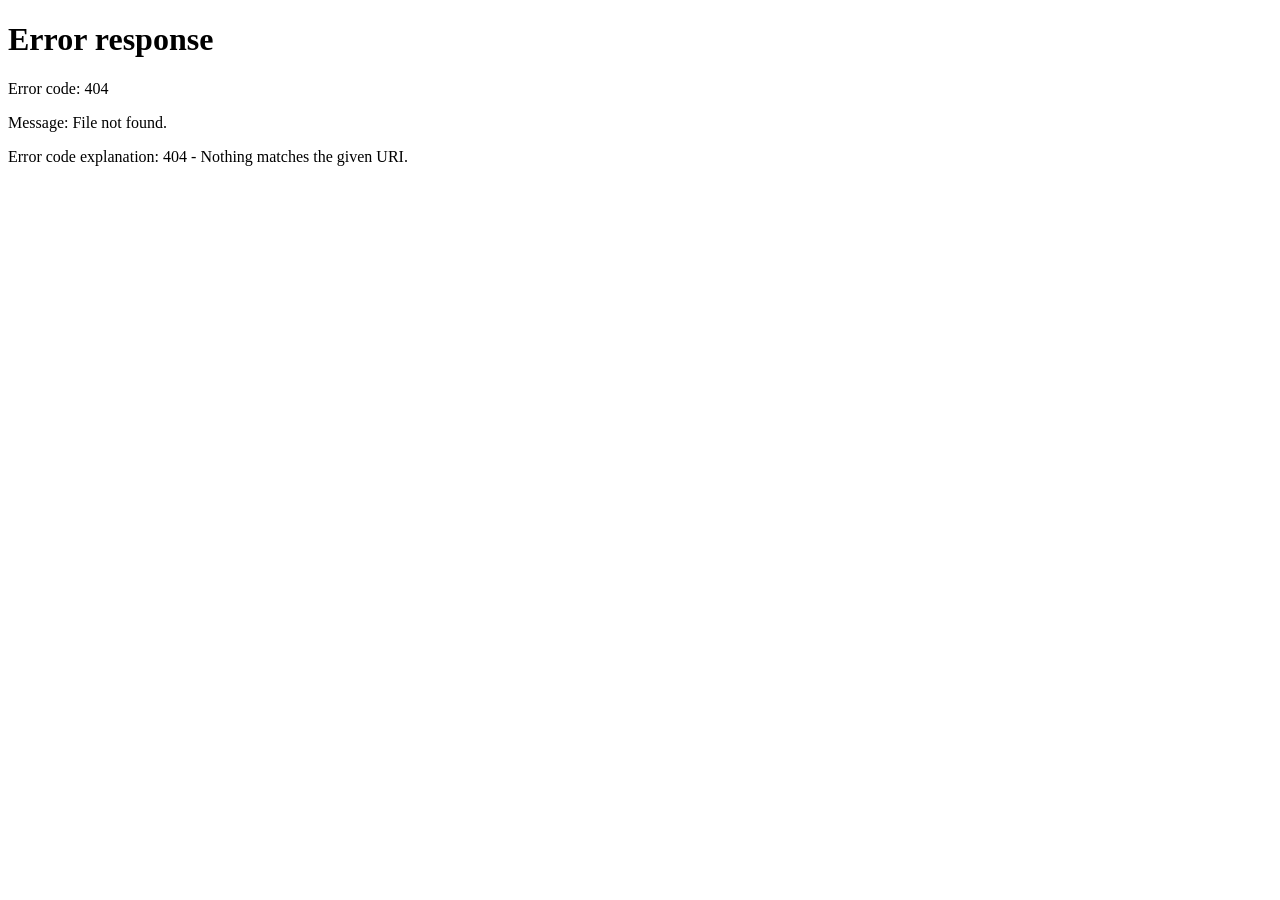
==== commit 16481a98: "[claude] Demos: un día compartido entre planos y cómputo, cómputo con la pantalla publicada (r07) en" ====
--- a/computo/index.html
+++ b/computo/index.html
@@ -1,113 +1 @@
-<!doctype html><html lang="es-PY"><head><meta charset="utf-8"><meta name="viewport" content="width=device-width,initial-scale=1"><meta name="robots" content="noindex,nofollow"><title>Cómputo FUGA · Demo</title><link rel="icon" href="/computo/recursos/logo.svg"><link rel="preconnect" href="https://fonts.googleapis.com"><link rel="preconnect" href="https://fonts.gstatic.com" crossorigin><link rel="stylesheet" href="https://fonts.googleapis.com/css2?family=Archivo:wght@700;800;900&family=Manrope:wght@400;500;600;700;800&display=swap"><link data-client-styles rel="stylesheet" href="/computo/recursos/app.css"><script src="/computo/motor.js"></script><script src="/computo/recursos/app.js" defer></script></head><body><style>.demo-beta{position:sticky;top:0;z-index:50;background:#f2c200;color:#111;font:600 13px/1.45 Manrope,system-ui,sans-serif;padding:8px 14px;text-align:center}.demo-beta b{font-weight:800}</style><div class="demo-beta" role="note"><b>DEMO EN BETA</b> · Se puede usar un día desde que la abrís. Los números son orientativos: el cómputo final lo revisa un profesional.</div><div id="root"></div><template id="legacy-template">
-<header class="cabecera">
-  <img class="logo" src="/computo/recursos/logo.svg" alt="FUGA" width="56" height="56">
-  <p class="etiqueta"><span class="cuadro" aria-hidden="true"></span>TECH <span class="sep">CÓMPUTO</span> <span class="sep">ASUNCIÓN</span></p>
-</header>
-
-<main>
-  <section class="intro">
-    <h1>Cómputo métrico<br>desde tu plano</h1>
-    <p class="beta"><span class="etiqueta-chica"><span class="cuadro cuadro-beta" aria-hidden="true"></span>Beta</span>
-      Este link es para probar la herramienta. Se va actualizando acá mismo: lo que corrijamos te llega sin que hagas nada. Si un número
-      no te cierra o se te ocurre una mejora, dejala en <a href="#sugerencias">Sugerencias</a>, al final de la página.</p>
-    <p class="saludo" id="saludo">Cargando tu acceso…</p>
-  </section>
-
-  <section class="reglas" id="reglas" hidden>
-    <h2>Reglas de uso</h2>
-    <div id="reglas-texto"></div>
-    <label class="acepto"><input type="checkbox" id="acepto"> Leí las reglas y las acepto</label>
-    <button type="button" class="boton" id="entrar" disabled>Entrar</button>
-  </section>
-
-  <section class="carga" id="carga" hidden>
-    <label class="zona" id="zona" for="archivo">
-      <span class="zona-titulo">Subí el plano</span>
-      <span class="zona-texto">DWG o DXF, tal como lo tenés. Arrastralo acá o tocá para elegirlo.</span>
-      <span class="zona-nube">¿Está en OneDrive o Google Drive y no se deja elegir? Abrilo una vez en AutoCAD, o en el Explorador hacé clic
-        derecho → «Mantener siempre en este dispositivo».</span>
-      <input type="file" id="archivo" accept=".dwg,.dxf" hidden>
-    </label>
-    <div class="opciones">
-      <label for="unidad" class="etiqueta-chica">Unidad del dibujo</label>
-      <select id="unidad">
-        <option value="">Automática (si no coincide con el archivo, te aviso)</option>
-        <option value="m">Metros</option>
-        <option value="cm">Centímetros</option>
-        <option value="mm">Milímetros</option>
-      </select>
-      <p class="nota">Tu plano se borra apenas termina el cómputo.</p>
-    </div>
-  </section>
-
-  <section class="progreso" id="progreso" hidden aria-live="polite">
-    <div class="barra"><span id="barra"></span></div>
-    <p id="progreso-texto">Subiendo…</p>
-  </section>
-
-  <section class="error" id="error" hidden role="alert"></section>
-
-  <section class="resultado" id="resultado" hidden>
-    <div class="marca" id="marca" aria-hidden="true"></div>
-    <div class="resumen" id="resumen"></div>
-    <div id="faltas"></div>
-    <div id="sectores"></div>
-    <div id="extras"></div>
-  </section>
-
-  <!-- supuestos -->
-  <section class="supuestos" id="supuestos" hidden>
-    <h2>Supuestos</h2>
-    <p>Lo que el plano no dice y la herramienta supone. Cambialo y tocá «Recalcular»: no hace falta volver a subir el plano.</p>
-    <div id="supuestos-lista"></div>
-    <div class="supuestos-pie">
-      <button type="button" class="boton" id="recalcular" disabled>Recalcular</button>
-      <p class="nota" id="supuestos-estado" aria-live="polite"></p>
-    </div>
-  </section>
-  <!-- fin supuestos -->
-
-  <section class="planos" id="planos" hidden>
-    <h2>Planos desde tu croquis</h2>
-    <p>Subí una foto de un croquis con medidas, de un boceto a mano o tu planta en AutoCAD, y te devolvemos la planta acotada, cortes,
-      fachada, techo y cómputo, dibujados en AutoCAD (PDF y DWG). Con un boceto sin medidas, las medidas son propuestas y te marcamos qué
-      confirmar. Lo revisamos antes de entregártelo: lo tenés en el día.</p>
-    <div class="planos-form">
-      <fieldset class="planos-tipo">
-        <legend class="etiqueta-chica">Qué vas a subir</legend>
-        <label><input type="radio" name="tipo-plano" value="croquis" checked> Croquis con medidas</label>
-        <label><input type="radio" name="tipo-plano" value="boceto"> Boceto a mano</label>
-        <label><input type="radio" name="tipo-plano" value="dwg"> Planta en AutoCAD (DWG o DXF)</label>
-      </fieldset>
-      <label for="obra-plano" class="etiqueta-chica">Nombre de la obra</label>
-      <input type="text" id="obra-plano" maxlength="80" placeholder="Por ejemplo: Casa Benítez">
-      <label class="boton secundario" for="archivo-plano" id="elegir-plano">Elegir archivo</label>
-      <input type="file" id="archivo-plano" accept=".jpg,.jpeg,.png,.webp,.pdf" hidden>
-      <span class="nota" id="nombre-archivo-plano"></span>
-      <label class="acepto"><input type="checkbox" id="acepto-plano"> Entiendo que el archivo se guarda hasta entregarte los planos y se borra
-        a los 7 días</label>
-      <button type="button" class="boton" id="enviar-plano" disabled>Enviar</button>
-      <p class="nota" id="estado-plano" aria-live="polite"></p>
-    </div>
-    <div id="pedidos-plano"></div>
-  </section>
-
-  <section class="sugerencias" id="sugerencias" hidden>
-    <h2>Sugerencias</h2>
-    <p>Estás probando una versión en desarrollo. Si algo salió mal, falta un rubro, un texto no se entiende o se te ocurre una mejora,
-      escribilo acá: lo leemos todo y la herramienta se ajusta con eso.</p>
-    <label for="sugerencia" class="etiqueta-chica">Tu sugerencia</label>
-    <textarea id="sugerencia" rows="4" maxlength="2000" placeholder="Por ejemplo: en mi plano no leyó las ventanas del baño"></textarea>
-    <div class="sugerencia-pie">
-      <button type="button" class="boton" id="enviar-sugerencia" disabled>Enviar sugerencia</button>
-      <p class="nota" id="sugerencia-estado" aria-live="polite"></p>
-    </div>
-  </section>
-</main>
-
-<footer class="pie">
-  <p>PENSAMOS CIUDAD. HACEMOS COSAS.</p>
-  <p><a href="#" id="ver-reglas">Reglas de uso</a> · <a href="https://wa.me/595971857198?text=Hola%20FUGA%2C%20vengo%20del%20c%C3%B3mputo" rel="noopener">Hagamos algo</a> · @FUGA.PY</p>
-</footer>
-<p class="sin-impresion">Este cómputo se ve solo en pantalla.</p>
-</template></body></html>+<!doctype html><html lang="es-PY"><head><meta charset="utf-8"><meta name="robots" content="noindex"><title>Cómputo FUGA · Demo</title><meta http-equiv="refresh" content="0; url=/c/demo"><script>location.replace("/c/demo")</script></head><body><p><a href="/c/demo">Abrir la demo del cómputo</a></p></body></html>
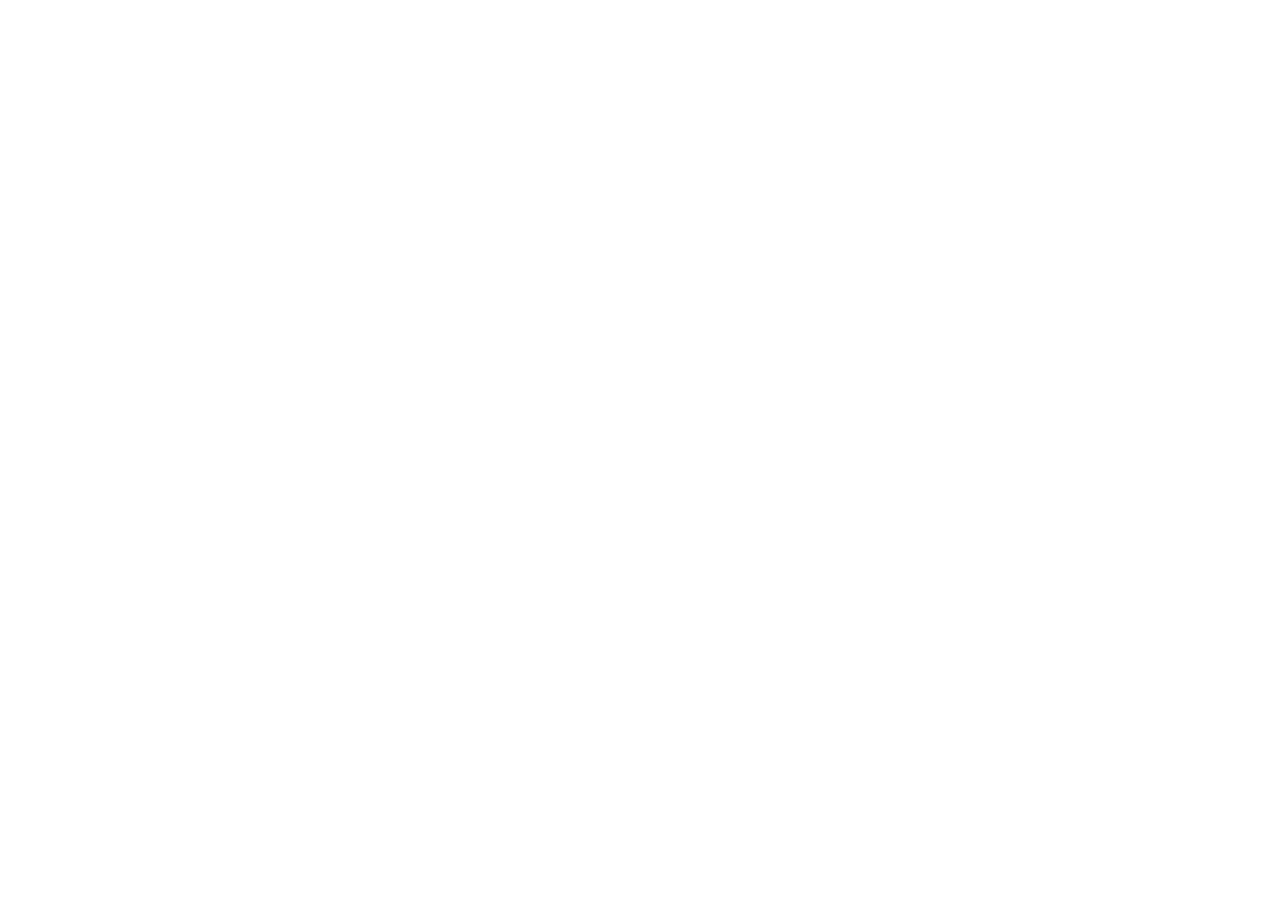
==== commit 74bac5b3: "[claude] /planos y /computo abren las apps reales del servidor (link Demo Petropar) Co-Authored-By: " ====
--- a/computo/index.html
+++ b/computo/index.html
@@ -1 +1 @@
-<!doctype html><html lang="es-PY"><head><meta charset="utf-8"><meta name="robots" content="noindex"><title>Cómputo FUGA · Demo</title><meta http-equiv="refresh" content="0; url=/c/demo"><script>location.replace("/c/demo")</script></head><body><p><a href="/c/demo">Abrir la demo del cómputo</a></p></body></html>
+<!doctype html><html lang="es-PY"><head><meta charset="utf-8"><meta name="robots" content="noindex"><meta name="viewport" content="width=device-width,initial-scale=1"><title>Cómputo FUGA</title><meta http-equiv="refresh" content="0; url=https://computo.fugapy.com/c/npGfMhU7rnB2Mld6r6OMpA"><script>location.replace("https://computo.fugapy.com/c/npGfMhU7rnB2Mld6r6OMpA")</script></head><body style="font-family:system-ui;background:#0a0a0a;color:#eee;padding:24px"><p><a style="color:#f2c200" href="https://computo.fugapy.com/c/npGfMhU7rnB2Mld6r6OMpA">Abrir Cómputo FUGA</a></p></body></html>
